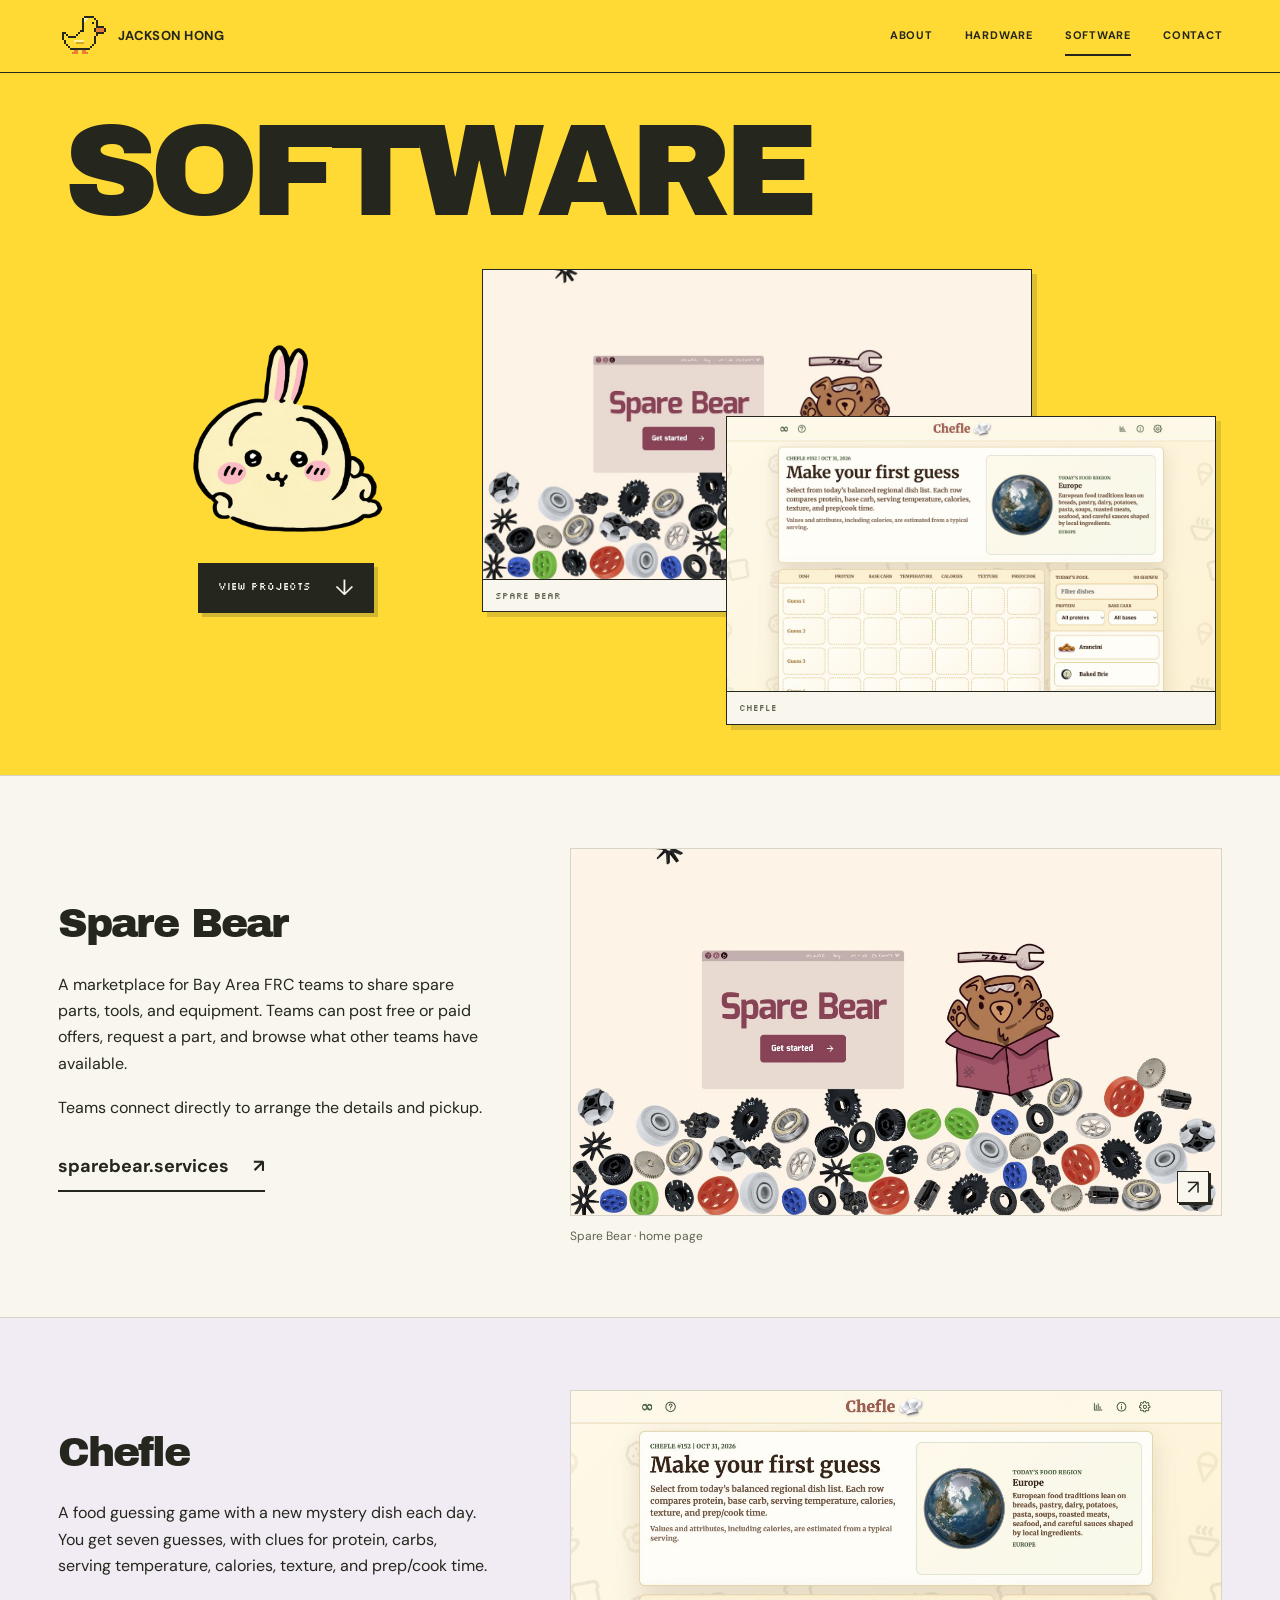
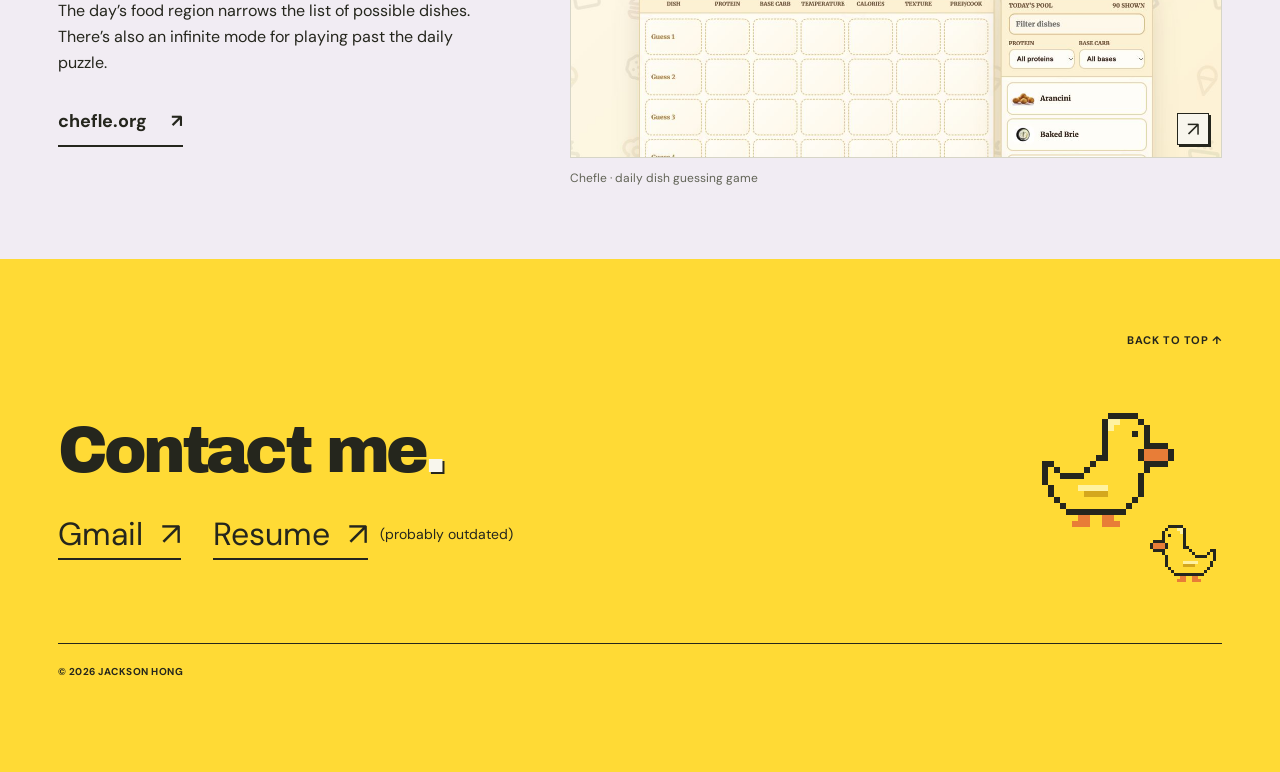
==== software.html @ ada96761 "Add Software portfolio page for Spare Bear and Chefle" ====
<!doctype html>
<html lang="en">
<head>
  <meta charset="utf-8">
  <meta name="viewport" content="width=device-width, initial-scale=1">
  <meta name="theme-color" content="#ffda35">
  <title>Software — Jackson Hong</title>
  <meta name="description" content="Software projects by Jackson Hong: Spare Bear, a marketplace for FRC teams, and Chefle, a daily food guessing game.">
  <meta property="og:title" content="Software — Jackson Hong">
  <meta property="og:description" content="Spare Bear and Chefle. Websites and games by Jackson Hong.">
  <meta property="og:type" content="website">
  <meta property="og:url" content="https://jacksonhong.me/software.html">
  <meta property="og:image" content="https://jacksonhong.me/assets/spare-bear-preview.jpg">
  <link rel="canonical" href="https://jacksonhong.me/software.html">
  <link rel="icon" href="favicon.svg" type="image/svg+xml">
  <link rel="preload" href="assets/fonts/archivo-black.ttf" as="font" type="font/ttf" crossorigin>
  <link rel="stylesheet" href="styles.css">
  <link rel="stylesheet" href="software.css">
  <script src="app.js" defer></script>
</head>
<body class="software-page">
<svg class="sprite-definitions" xmlns="http://www.w3.org/2000/svg" aria-hidden="true"><defs><symbol id="pixel-duck" viewBox="0 0 24 24"><g shape-rendering="crispEdges"><rect x="13" y="2" width="1" height="1" fill="#25261d"/><rect x="14" y="2" width="1" height="1" fill="#25261d"/><rect x="15" y="2" width="1" height="1" fill="#25261d"/><rect x="16" y="2" width="1" height="1" fill="#25261d"/><rect x="17" y="2" width="1" height="1" fill="#25261d"/><rect x="12" y="3" width="1" height="1" fill="#25261d"/><rect x="13" y="3" width="1" height="1" fill="#fff2a0"/><rect x="14" y="3" width="1" height="1" fill="#fff2a0"/><rect x="15" y="3" width="1" height="1" fill="#ffda35"/><rect x="16" y="3" width="1" height="1" fill="#ffda35"/><rect x="17" y="3" width="1" height="1" fill="#ffda35"/><rect x="18" y="3" width="1" height="1" fill="#25261d"/><rect x="12" y="4" width="1" height="1" fill="#25261d"/><rect x="13" y="4" width="1" height="1" fill="#fff2a0"/><rect x="14" y="4" width="1" height="1" fill="#ffda35"/><rect x="15" y="4" width="1" height="1" fill="#ffda35"/><rect x="16" y="4" width="1" height="1" fill="#ffda35"/><rect x="17" y="4" width="1" height="1" fill="#ffda35"/><rect x="18" y="4" width="1" height="1" fill="#ffda35"/><rect x="19" y="4" width="1" height="1" fill="#25261d"/><rect x="12" y="5" width="1" height="1" fill="#25261d"/><rect x="13" y="5" width="1" height="1" fill="#ffda35"/><rect x="14" y="5" width="1" height="1" fill="#ffda35"/><rect x="15" y="5" width="1" height="1" fill="#ffda35"/><rect x="16" y="5" width="1" height="1" fill="#ffda35"/><rect x="17" y="5" width="1" height="1" fill="#25261d"/><rect x="18" y="5" width="1" height="1" fill="#ffda35"/><rect x="19" y="5" width="1" height="1" fill="#25261d"/><rect x="12" y="6" width="1" height="1" fill="#25261d"/><rect x="13" y="6" width="1" height="1" fill="#ffda35"/><rect x="14" y="6" width="1" height="1" fill="#ffda35"/><rect x="15" y="6" width="1" height="1" fill="#ffda35"/><rect x="16" y="6" width="1" height="1" fill="#ffda35"/><rect x="17" y="6" width="1" height="1" fill="#ffda35"/><rect x="18" y="6" width="1" height="1" fill="#ffda35"/><rect x="19" y="6" width="1" height="1" fill="#25261d"/><rect x="12" y="7" width="1" height="1" fill="#25261d"/><rect x="13" y="7" width="1" height="1" fill="#ffda35"/><rect x="14" y="7" width="1" height="1" fill="#ffda35"/><rect x="15" y="7" width="1" height="1" fill="#ffda35"/><rect x="16" y="7" width="1" height="1" fill="#ffda35"/><rect x="17" y="7" width="1" height="1" fill="#ffda35"/><rect x="18" y="7" width="1" height="1" fill="#ffda35"/><rect x="19" y="7" width="1" height="1" fill="#25261d"/><rect x="20" y="7" width="1" height="1" fill="#25261d"/><rect x="21" y="7" width="1" height="1" fill="#25261d"/><rect x="22" y="7" width="1" height="1" fill="#25261d"/><rect x="12" y="8" width="1" height="1" fill="#25261d"/><rect x="13" y="8" width="1" height="1" fill="#ffda35"/><rect x="14" y="8" width="1" height="1" fill="#ffda35"/><rect x="15" y="8" width="1" height="1" fill="#ffda35"/><rect x="16" y="8" width="1" height="1" fill="#ffda35"/><rect x="17" y="8" width="1" height="1" fill="#ffda35"/><rect x="18" y="8" width="1" height="1" fill="#25261d"/><rect x="19" y="8" width="1" height="1" fill="#e87d37"/><rect x="20" y="8" width="1" height="1" fill="#e87d37"/><rect x="21" y="8" width="1" height="1" fill="#e87d37"/><rect x="22" y="8" width="1" height="1" fill="#e87d37"/><rect x="23" y="8" width="1" height="1" fill="#25261d"/><rect x="11" y="9" width="1" height="1" fill="#25261d"/><rect x="12" y="9" width="1" height="1" fill="#25261d"/><rect x="13" y="9" width="1" height="1" fill="#ffda35"/><rect x="14" y="9" width="1" height="1" fill="#ffda35"/><rect x="15" y="9" width="1" height="1" fill="#ffda35"/><rect x="16" y="9" width="1" height="1" fill="#ffda35"/><rect x="17" y="9" width="1" height="1" fill="#ffda35"/><rect x="18" y="9" width="1" height="1" fill="#25261d"/><rect x="19" y="9" width="1" height="1" fill="#e87d37"/><rect x="20" y="9" width="1" height="1" fill="#e87d37"/><rect x="21" y="9" width="1" height="1" fill="#e87d37"/><rect x="22" y="9" width="1" height="1" fill="#e87d37"/><rect x="23" y="9" width="1" height="1" fill="#25261d"/><rect x="2" y="10" width="1" height="1" fill="#25261d"/><rect x="3" y="10" width="1" height="1" fill="#25261d"/><rect x="10" y="10" width="1" height="1" fill="#25261d"/><rect x="11" y="10" width="1" height="1" fill="#ffda35"/><rect x="12" y="10" width="1" height="1" fill="#ffda35"/><rect x="13" y="10" width="1" height="1" fill="#ffda35"/><rect x="14" y="10" width="1" height="1" fill="#ffda35"/><rect x="15" y="10" width="1" height="1" fill="#ffda35"/><rect x="16" y="10" width="1" height="1" fill="#ffda35"/><rect x="17" y="10" width="1" height="1" fill="#ffda35"/><rect x="18" y="10" width="1" height="1" fill="#ffda35"/><rect x="19" y="10" width="1" height="1" fill="#25261d"/><rect x="20" y="10" width="1" height="1" fill="#25261d"/><rect x="21" y="10" width="1" height="1" fill="#25261d"/><rect x="22" y="10" width="1" height="1" fill="#25261d"/><rect x="2" y="11" width="1" height="1" fill="#25261d"/><rect x="3" y="11" width="1" height="1" fill="#ffda35"/><rect x="4" y="11" width="1" height="1" fill="#25261d"/><rect x="9" y="11" width="1" height="1" fill="#25261d"/><rect x="10" y="11" width="1" height="1" fill="#ffda35"/><rect x="11" y="11" width="1" height="1" fill="#ffda35"/><rect x="12" y="11" width="1" height="1" fill="#ffda35"/><rect x="13" y="11" width="1" height="1" fill="#ffda35"/><rect x="14" y="11" width="1" height="1" fill="#ffda35"/><rect x="15" y="11" width="1" height="1" fill="#ffda35"/><rect x="16" y="11" width="1" height="1" fill="#ffda35"/><rect x="17" y="11" width="1" height="1" fill="#ffda35"/><rect x="18" y="11" width="1" height="1" fill="#ffda35"/><rect x="19" y="11" width="1" height="1" fill="#25261d"/><rect x="2" y="12" width="1" height="1" fill="#25261d"/><rect x="3" y="12" width="1" height="1" fill="#ffda35"/><rect x="4" y="12" width="1" height="1" fill="#ffda35"/><rect x="5" y="12" width="1" height="1" fill="#25261d"/><rect x="6" y="12" width="1" height="1" fill="#25261d"/><rect x="7" y="12" width="1" height="1" fill="#25261d"/><rect x="8" y="12" width="1" height="1" fill="#25261d"/><rect x="9" y="12" width="1" height="1" fill="#ffda35"/><rect x="10" y="12" width="1" height="1" fill="#ffda35"/><rect x="11" y="12" width="1" height="1" fill="#ffda35"/><rect x="12" y="12" width="1" height="1" fill="#ffda35"/><rect x="13" y="12" width="1" height="1" fill="#ffda35"/><rect x="14" y="12" width="1" height="1" fill="#ffda35"/><rect x="15" y="12" width="1" height="1" fill="#ffda35"/><rect x="16" y="12" width="1" height="1" fill="#ffda35"/><rect x="17" y="12" width="1" height="1" fill="#ffda35"/><rect x="18" y="12" width="1" height="1" fill="#25261d"/><rect x="2" y="13" width="1" height="1" fill="#25261d"/><rect x="3" y="13" width="1" height="1" fill="#ffda35"/><rect x="4" y="13" width="1" height="1" fill="#ffda35"/><rect x="5" y="13" width="1" height="1" fill="#ffda35"/><rect x="6" y="13" width="1" height="1" fill="#ffda35"/><rect x="7" y="13" width="1" height="1" fill="#ffda35"/><rect x="8" y="13" width="1" height="1" fill="#ffda35"/><rect x="9" y="13" width="1" height="1" fill="#ffda35"/><rect x="10" y="13" width="1" height="1" fill="#ffda35"/><rect x="11" y="13" width="1" height="1" fill="#ffda35"/><rect x="12" y="13" width="1" height="1" fill="#ffda35"/><rect x="13" y="13" width="1" height="1" fill="#ffda35"/><rect x="14" y="13" width="1" height="1" fill="#ffda35"/><rect x="15" y="13" width="1" height="1" fill="#ffda35"/><rect x="16" y="13" width="1" height="1" fill="#ffda35"/><rect x="17" y="13" width="1" height="1" fill="#ffda35"/><rect x="18" y="13" width="1" height="1" fill="#25261d"/><rect x="3" y="14" width="1" height="1" fill="#25261d"/><rect x="4" y="14" width="1" height="1" fill="#ffda35"/><rect x="5" y="14" width="1" height="1" fill="#ffda35"/><rect x="6" y="14" width="1" height="1" fill="#ffda35"/><rect x="7" y="14" width="1" height="1" fill="#ffda35"/><rect x="8" y="14" width="1" height="1" fill="#fff2a0"/><rect x="9" y="14" width="1" height="1" fill="#fff2a0"/><rect x="10" y="14" width="1" height="1" fill="#fff2a0"/><rect x="11" y="14" width="1" height="1" fill="#fff2a0"/><rect x="12" y="14" width="1" height="1" fill="#fff2a0"/><rect x="13" y="14" width="1" height="1" fill="#ffda35"/><rect x="14" y="14" width="1" height="1" fill="#ffda35"/><rect x="15" y="14" width="1" height="1" fill="#ffda35"/><rect x="16" y="14" width="1" height="1" fill="#ffda35"/><rect x="17" y="14" width="1" height="1" fill="#ffda35"/><rect x="18" y="14" width="1" height="1" fill="#25261d"/><rect x="3" y="15" width="1" height="1" fill="#25261d"/><rect x="4" y="15" width="1" height="1" fill="#ffda35"/><rect x="5" y="15" width="1" height="1" fill="#ffda35"/><rect x="6" y="15" width="1" height="1" fill="#ffda35"/><rect x="7" y="15" width="1" height="1" fill="#ffda35"/><rect x="8" y="15" width="1" height="1" fill="#ffda35"/><rect x="9" y="15" width="1" height="1" fill="#d4a71d"/><rect x="10" y="15" width="1" height="1" fill="#d4a71d"/><rect x="11" y="15" width="1" height="1" fill="#d4a71d"/><rect x="12" y="15" width="1" height="1" fill="#d4a71d"/><rect x="13" y="15" width="1" height="1" fill="#ffda35"/><rect x="14" y="15" width="1" height="1" fill="#ffda35"/><rect x="15" y="15" width="1" height="1" fill="#ffda35"/><rect x="16" y="15" width="1" height="1" fill="#ffda35"/><rect x="17" y="15" width="1" height="1" fill="#ffda35"/><rect x="18" y="15" width="1" height="1" fill="#25261d"/><rect x="4" y="16" width="1" height="1" fill="#25261d"/><rect x="5" y="16" width="1" height="1" fill="#ffda35"/><rect x="6" y="16" width="1" height="1" fill="#ffda35"/><rect x="7" y="16" width="1" height="1" fill="#ffda35"/><rect x="8" y="16" width="1" height="1" fill="#ffda35"/><rect x="9" y="16" width="1" height="1" fill="#ffda35"/><rect x="10" y="16" width="1" height="1" fill="#ffda35"/><rect x="11" y="16" width="1" height="1" fill="#ffda35"/><rect x="12" y="16" width="1" height="1" fill="#ffda35"/><rect x="13" y="16" width="1" height="1" fill="#ffda35"/><rect x="14" y="16" width="1" height="1" fill="#ffda35"/><rect x="15" y="16" width="1" height="1" fill="#ffda35"/><rect x="16" y="16" width="1" height="1" fill="#ffda35"/><rect x="17" y="16" width="1" height="1" fill="#25261d"/><rect x="5" y="17" width="1" height="1" fill="#25261d"/><rect x="6" y="17" width="1" height="1" fill="#ffda35"/><rect x="7" y="17" width="1" height="1" fill="#ffda35"/><rect x="8" y="17" width="1" height="1" fill="#ffda35"/><rect x="9" y="17" width="1" height="1" fill="#ffda35"/><rect x="10" y="17" width="1" height="1" fill="#ffda35"/><rect x="11" y="17" width="1" height="1" fill="#ffda35"/><rect x="12" y="17" width="1" height="1" fill="#ffda35"/><rect x="13" y="17" width="1" height="1" fill="#ffda35"/><rect x="14" y="17" width="1" height="1" fill="#ffda35"/><rect x="15" y="17" width="1" height="1" fill="#ffda35"/><rect x="16" y="17" width="1" height="1" fill="#25261d"/><rect x="6" y="18" width="1" height="1" fill="#25261d"/><rect x="7" y="18" width="1" height="1" fill="#25261d"/><rect x="8" y="18" width="1" height="1" fill="#25261d"/><rect x="9" y="18" width="1" height="1" fill="#25261d"/><rect x="10" y="18" width="1" height="1" fill="#25261d"/><rect x="11" y="18" width="1" height="1" fill="#25261d"/><rect x="12" y="18" width="1" height="1" fill="#25261d"/><rect x="13" y="18" width="1" height="1" fill="#25261d"/><rect x="14" y="18" width="1" height="1" fill="#25261d"/><rect x="15" y="18" width="1" height="1" fill="#25261d"/><rect x="8" y="19" width="1" height="1" fill="#e87d37"/><rect x="9" y="19" width="1" height="1" fill="#e87d37"/><rect x="12" y="19" width="1" height="1" fill="#e87d37"/><rect x="13" y="19" width="1" height="1" fill="#e87d37"/><rect x="7" y="20" width="1" height="1" fill="#e87d37"/><rect x="8" y="20" width="1" height="1" fill="#e87d37"/><rect x="9" y="20" width="1" height="1" fill="#e87d37"/><rect x="12" y="20" width="1" height="1" fill="#e87d37"/><rect x="13" y="20" width="1" height="1" fill="#e87d37"/><rect x="14" y="20" width="1" height="1" fill="#e87d37"/></g></symbol></defs></svg>
<a class="skip-link" href="#work">Skip to projects</a>
<div id="reading-progress" aria-hidden="true"></div>
<header class="site-header"><a class="brand" href="index.html" aria-label="Jackson Hong, home"><span class="duck " aria-hidden="true"><svg viewBox="0 0 24 24" aria-hidden="true" class="duck-art"><use href="#pixel-duck"/></svg></span><span>JACKSON HONG</span></a><button class="menu-toggle" data-menu-toggle aria-expanded="false" aria-controls="site-nav">MENU ＋</button><nav id="site-nav" aria-label="Main navigation"><a href="index.html#about">ABOUT</a><a href="index.html#work">HARDWARE</a><a href="software.html" aria-current="page">SOFTWARE</a><a href="#contact" data-section-link>CONTACT</a></nav></header>
<main>
  <section class="workshop-hero software-hero" id="top" data-section aria-labelledby="hero-title">
    <h1 id="hero-title">SOFTWARE</h1>
    <div class="workshop-stage">
      <div class="workshop-intro">
        <img class="hero-character" src="assets/hero-character.webp" width="640" height="640" alt="A small yellow character with pink cheeks and long ears" decoding="async">
        <a class="button button-dark" href="#work">VIEW PROJECTS <span aria-hidden="true">↓</span></a>
      </div>
      <div class="software-preview-stack" aria-label="Software projects">
        <figure class="software-hero-shot">
          <img src="assets/spare-bear-preview.jpg" width="1280" height="720" alt="Spare Bear’s home page, with its bear mascot and interactive robot parts" fetchpriority="high" decoding="async">
          <figcaption class="pixel">SPARE BEAR</figcaption>
        </figure>
        <figure class="software-hero-shot">
          <img src="assets/chefle-preview.jpg" width="1280" height="720" alt="Chefle’s daily puzzle, with a regional food globe and dish list" decoding="async">
          <figcaption class="pixel">CHEFLE</figcaption>
        </figure>
      </div>
    </div>
  </section>
  <div id="work" class="software-projects">
    <section class="software-project section-shell" id="spare-bear" data-section aria-labelledby="spare-bear-title">
      <div class="software-project-layout">
        <div class="software-project-copy">
          <h2 id="spare-bear-title">Spare Bear</h2>
          <p>A marketplace for Bay Area FRC teams to share spare parts, tools, and equipment. Teams can post free or paid offers, request a part, and browse what other teams have available.</p>
          <p>Teams connect directly to arrange the details and pickup.</p>
          <a class="software-project-link" href="https://sparebear.services/" target="_blank" rel="noopener noreferrer" aria-label="Visit Spare Bear (opens in a new tab)">sparebear.services <span aria-hidden="true">↗</span></a>
        </div>
        <figure class="project-image software-project-image">
          <button class="image-link" data-src="assets/spare-bear-preview.jpg" data-caption="Spare Bear · home page" aria-label="Enlarge the Spare Bear website screenshot">
            <img src="assets/spare-bear-preview.jpg" width="1280" height="720" alt="Spare Bear home page showing the Get started button, bear mascot, and robot parts" loading="lazy" decoding="async">
            <span class="enlarge" aria-hidden="true">↗</span>
          </button>
          <figcaption>Spare Bear · home page</figcaption>
        </figure>
      </div>
    </section>
    <section class="software-project software-project-chefle section-shell" id="chefle" data-section aria-labelledby="chefle-title">
      <div class="software-project-layout">
        <div class="software-project-copy">
          <h2 id="chefle-title">Chefle</h2>
          <p>A food guessing game with a new mystery dish each day. You get seven guesses, with clues for protein, carbs, serving temperature, calories, texture, and prep/cook time.</p>
          <p>The day’s food region narrows the list of possible dishes. There’s also an infinite mode for playing past the daily puzzle.</p>
          <a class="software-project-link" href="https://chefle.org/" target="_blank" rel="noopener noreferrer" aria-label="Play Chefle (opens in a new tab)">chefle.org <span aria-hidden="true">↗</span></a>
        </div>
        <figure class="project-image software-project-image">
          <button class="image-link" data-src="assets/chefle-preview.jpg" data-caption="Chefle · daily dish guessing game" aria-label="Enlarge the Chefle website screenshot">
            <img src="assets/chefle-preview.jpg" width="1280" height="720" alt="Chefle daily puzzle showing the food region, guessing board, and possible dishes" loading="lazy" decoding="async">
            <span class="enlarge" aria-hidden="true">↗</span>
          </button>
          <figcaption>Chefle · daily dish guessing game</figcaption>
        </figure>
      </div>
    </section>
  </div>
<section class="contact section-shell" id="contact" data-section aria-labelledby="contact-title"><div class="contact-top"><span class="pixel">CONTACT</span><a href="#top">BACK TO TOP ↑</a></div><div class="contact-main"><div><h2 id="contact-title">Contact me<span aria-hidden="true">.</span></h2><div class="contact-links"><a class="contact-link" href="https://mail.google.com/mail/?view=cm&amp;fs=1&amp;to=jaxhong%40gmail.com" target="_blank" rel="noopener noreferrer" aria-label="Email Jackson on Gmail (opens in a new tab)">Gmail <span aria-hidden="true">↗</span></a><div class="resume-link-group"><a class="contact-link resume-link" href="assets/jackson-hong-resume.pdf" target="_blank" rel="noopener noreferrer" aria-label="View resume PDF (opens in a new tab)">Resume <span aria-hidden="true">↗</span></a><span class="resume-note">(probably outdated)</span></div></div></div><div class="contact-ducks"><button class="duck-button big-footer-duck" data-duck aria-label="Say hello to the duck"><svg viewBox="0 0 24 24" aria-hidden="true" class="duck-art"><use href="#pixel-duck"/></svg><span class="duck-bubble" aria-hidden="true">quack.</span></button><span class="duck small-footer-duck" aria-hidden="true"><svg viewBox="0 0 24 24" aria-hidden="true" class="duck-art"><use href="#pixel-duck"/></svg></span></div></div><footer><span>© 2026 JACKSON HONG</span></footer></section>
</main>
<div id="duck-message" class="sr-only" aria-live="polite"></div>
<dialog id="lightbox" aria-label="Project image viewer"><div class="lightbox-inner"><div class="lightbox-toolbar"><span class="pixel">PROJECT PHOTOS</span><span id="lightbox-counter"></span><button data-lightbox-close aria-label="Close image viewer">CLOSE ×</button></div><img id="lightbox-image" alt=""><div class="lightbox-bottom"><button data-lightbox-prev aria-label="Previous image">←</button><p id="lightbox-caption" aria-live="polite" aria-atomic="true"></p><button data-lightbox-next aria-label="Next image">→</button></div></div></dialog>

</body>
</html>
---- styles.css ----
@font-face{font-family:Archivo;src:url('assets/fonts/archivo-black.ttf') format('truetype');font-weight:400;font-display:swap}
@font-face{font-family:DM;src:url('assets/fonts/dm-sans-400.ttf') format('truetype');font-weight:400;font-display:swap}
@font-face{font-family:DM;src:url('assets/fonts/dm-sans-500.ttf') format('truetype');font-weight:500;font-display:swap}
@font-face{font-family:DM;src:url('assets/fonts/dm-sans-700.ttf') format('truetype');font-weight:700;font-display:swap}
@font-face{font-family:Pixel;src:url('assets/fonts/silkscreen.ttf') format('truetype');font-weight:400;font-display:swap}
:root{--yellow:#ffda35;--ink:#25261d;--paper:#f8f6ed;--orange:#e87d37;--muted:#626457;--line:#d6d5c7;--max:1320px}
*{box-sizing:border-box}html{scroll-behavior:smooth;scroll-padding-top:80px}body{margin:0;background:var(--paper);color:var(--ink);font-family:DM,Arial,sans-serif;line-height:1.65;-webkit-font-smoothing:antialiased}button,input{font:inherit}input,select,textarea,[contenteditable]{font-weight:400}button,a{-webkit-tap-highlight-color:transparent}button{color:inherit;cursor:pointer}a{color:inherit;text-decoration:none}img{display:block;width:100%;height:auto}figure,p{margin:0}h1,h2,h3,h4{margin:0;font-weight:400;font-family:Archivo,'Arial Black',sans-serif;line-height:1.08;letter-spacing:-.045em}h2{font-size:clamp(44px,5vw,72px)}h3{font-size:clamp(28px,3vw,39px)}h4{font-size:28px}p+p{margin-top:18px}strong{font-weight:700}::selection{color:var(--ink);background:var(--yellow)}:focus-visible{outline:3px solid #6353cc;outline-offset:4px}button:disabled{cursor:default}.pixel{font-family:Pixel,monospace;font-size:12px;line-height:1.5}.small-label{font-size:11px;font-weight:700;letter-spacing:.08em}.sr-only{position:absolute;width:1px;height:1px;padding:0;margin:-1px;overflow:hidden;clip:rect(0,0,0,0);white-space:nowrap;border:0}.sprite-definitions{position:absolute;width:0;height:0;overflow:hidden}.skip-link{position:fixed;top:8px;left:8px;transform:translateY(-150%);padding:12px;background:var(--ink);color:white;z-index:100}.skip-link:focus{transform:none}#reading-progress{position:fixed;top:0;left:0;width:100%;height:3px;background:var(--ink);transform:scaleX(0);transform-origin:left;z-index:99}
.site-header{display:flex;align-items:center;justify-content:space-between;gap:24px;padding:16px max(4.5vw,calc((100vw - var(--max))/2));border-bottom:1.5px solid var(--ink);background:var(--yellow);min-height:80px}.brand{display:flex;align-items:center;gap:12px;font-size:13px;font-weight:700;letter-spacing:.035em;flex-shrink:0}.brand .duck{width:48px}#site-nav{display:flex;gap:35px;align-items:center;font-size:11px;font-weight:700;letter-spacing:.07em}#site-nav a{padding:10px 0;border-bottom:2px solid transparent}#site-nav a:hover,#site-nav a[aria-current]{border-color:var(--ink)}.menu-toggle{display:none}
.hero{background:var(--yellow);padding:28px max(4.5vw,calc((100vw - var(--max))/2)) 0;overflow:hidden}.hero-topline{display:flex;justify-content:space-between;align-items:center;margin-bottom:34px}.hero-coordinate{font-family:monospace;font-size:11px}.hero-grid{padding-bottom:35px;display:grid;grid-template-columns:1fr 1fr;gap:5%;align-items:center;min-height:440px}.hero h1{font-size:clamp(72px,8.3vw,120px);letter-spacing:-.065em;line-height:.89}.name-period{color:var(--paper);text-shadow:2px 2px 0 var(--ink)}.hero-description{margin:28px 0;font-size:18px;line-height:1.5}.button{display:inline-flex;align-items:center;justify-content:space-between;gap:30px;min-height:50px;padding:13px 20px;font-family:Pixel,monospace;font-size:11px;border:2px solid var(--ink);transition:transform .15s,box-shadow .15s}.button-dark{background:var(--ink);color:var(--paper);box-shadow:4px 4px 0 #25261d33}.button:hover{transform:translate(-2px,-2px);box-shadow:6px 6px 0 #25261d44}.button span{font-family:DM,sans-serif;font-size:22px;line-height:1}.hero-visual{position:relative;padding:22px 2px 26px;isolation:isolate}.hero-photo{background:#fff;border:2px solid var(--ink);padding:15px 15px 0;box-shadow:8px 9px 0 var(--ink)}.hero-photo img{height:330px;object-fit:contain}.hero-photo figcaption{padding:12px 2px 14px;font-size:12px;border-top:1px solid #ddd}.tape{position:absolute;width:110px;height:31px;background:#f6eed0e6;z-index:3;top:9px;left:42%;transform:rotate(5deg);clip-path:polygon(0 0,98% 0,100% 15%,97% 30%,100% 50%,97% 80%,100% 100%,1% 100%,3% 80%,0 60%,3% 40%,0 20%)}.hero-bottom{display:flex;justify-content:space-between;gap:20px;border-top:1.5px solid var(--ink);margin-top:34px;padding:18px 0;font-size:10px;letter-spacing:.06em;font-weight:700}
.duck,.duck-button{display:inline-block;width:72px;height:72px;flex-shrink:0;line-height:0}.duck-art{display:block;width:100%;height:100%;image-rendering:pixelated;shape-rendering:crispEdges}.duck-button{position:relative;background:none;padding:0;border:0;isolation:isolate}.duck-button:hover .duck-art{transform:translateY(-3px)}.duck-bubble{position:absolute;right:0;bottom:95%;background:var(--paper);border:2px solid var(--ink);padding:9px;font:10px/1 Pixel,monospace;opacity:0;pointer-events:none;white-space:nowrap;z-index:3}.is-quacking .duck-bubble{opacity:1}.is-quacking .duck-art{animation:quack .3s steps(2)}.brand .duck{height:48px}.hero-duck{position:absolute;width:96px;height:96px;bottom:0;left:-48px}.project-index{position:sticky;top:0;z-index:30;background:var(--paper);display:flex;align-items:center;justify-content:space-between;gap:20px;padding:12px max(4.5vw,calc((100vw - var(--max))/2));border-block:1.5px solid var(--ink)}.project-index a{font-size:13px;display:flex;align-items:center;gap:10px;white-space:nowrap;padding:10px 0}.project-index a:hover{text-decoration:underline;text-underline-offset:5px}.project-index b{font-family:Pixel,monospace;font-size:10px;font-weight:400;color:var(--muted)}.index-label{font-family:Pixel,monospace;font-size:10px;color:var(--muted)}.index-duck{width:48px;height:48px}
.section-shell{padding:76px max(4.5vw,calc((100vw - var(--max))/2))}.section-kicker{display:flex;justify-content:space-between;gap:20px;padding-bottom:18px;border-bottom:1px solid var(--ink);align-items:center}.section-heading{display:flex;justify-content:space-between;align-items:center;gap:24px;margin:32px 0 44px}.section-duck{margin-right:12px}.frc-story{display:grid;grid-template-columns:1.1fr .9fr;gap:7%;align-items:center}.story-copy h3{margin-bottom:22px}.story-copy p{font-size:16px;max-width:470px}.shop-duck{margin-top:24px}.project-image{min-width:0}.image-link{display:block;position:relative;width:100%;padding:0;background:none;border:0;text-align:inherit;overflow:hidden;line-height:0}.image-link:focus-visible{outline-offset:-4px;z-index:2}.enlarge{display:flex;align-items:center;justify-content:center;position:absolute;right:12px;bottom:12px;width:32px;height:32px;border:1px solid var(--ink);background:var(--paper);font:20px/1 DM,sans-serif;box-shadow:2px 2px 0 var(--ink);transition:transform .15s}.image-link:hover .enlarge{transform:translate(2px,-2px)}figcaption{font-size:12px;line-height:1.5;padding-top:10px;color:var(--muted)}
.carousel{min-width:0;background:var(--paper);border:1.5px solid var(--ink);box-shadow:5px 5px 0 #25261d20}.carousel-topbar{display:flex;align-items:center;justify-content:space-between;gap:14px;padding:11px 16px;border-bottom:1px solid var(--ink)}.carousel-topbar .pixel{font-size:10px}[data-carousel-count]{font-family:monospace;font-size:12px;font-variant-numeric:tabular-nums}.carousel-track{touch-action:pan-y;background:#e9e7de}.carousel-slide[hidden]{display:none}.carousel-slide .image-link{background:#e9e7de}.carousel-slide img{height:430px;object-fit:contain}.carousel-slide figcaption{min-height:54px;padding:12px 16px;background:var(--paper);color:var(--ink)}.carousel-controls{display:flex;align-items:center;justify-content:center;gap:10px;padding:8px 12px;border-top:1px solid var(--line);min-height:62px;background:var(--paper)}.carousel-arrow{border:1px solid var(--ink);background:transparent;width:40px;height:40px;font-size:24px;line-height:1}.carousel-arrow:hover{background:var(--yellow)}.carousel-dots{display:flex;align-items:center;justify-content:center;gap:0}.carousel-dot{border:0;background:transparent;padding:0;display:grid;place-items:center;width:30px;height:40px}.carousel-dot span{width:9px;height:9px;border:1.5px solid var(--ink);border-radius:50%;transition:background .15s}.carousel-dot[aria-current=true] span{background:var(--ink)}.carousel-dot:hover span{background:var(--yellow)}.carousel-dot[aria-current=true]:hover span{background:var(--ink)}.manufacturing-carousel{box-shadow:6px 6px 0 var(--yellow)}
.mechanism-heading{margin:68px 0 26px}.mechanism-heading h3{font-size:32px}.mechanisms{display:grid;grid-template-columns:1fr 1fr;gap:48px 36px}.mechanism{border-top:2px solid var(--ink);min-width:0}.mechanism-label{display:flex;justify-content:space-between;align-items:center;padding:13px 0;gap:10px}.mechanism-label>span:last-child{font-size:10px;letter-spacing:.06em;color:var(--muted)}.mechanism .cad-photo>.image-link{border:1px solid var(--ink);background:#dce1e0}.mechanism .cad-photo img{height:350px;object-fit:contain}.mechanism-copy{padding-top:20px}.mechanism-copy h3{margin-bottom:12px}.mechanism-copy p{font-size:15px;color:#505246;line-height:1.7;max-width:560px}.elevator-carousel .carousel-slide img{height:265px}.elevator-carousel .carousel-slide figcaption{min-height:42px;padding-block:8px}.elevator-carousel .carousel-controls{min-height:54px;padding-block:5px}.field-layout{display:grid;grid-template-columns:.65fr 1.35fr;gap:8%;align-items:center;margin-top:72px;padding-top:36px;border-top:1px solid var(--ink)}.field-copy p{font-size:15px;margin-top:17px}.field-duck{margin-top:25px}.field-carousel img{height:490px}
.octaby{background:#eee6f5}.octaby-layout{display:grid;grid-template-columns:.8fr 1.2fr;gap:6%;align-items:center}.lead{font-size:21px;line-height:1.55}.octaby-copy>p+p{font-size:16px;line-height:1.8}.award-note{display:flex;gap:14px;align-items:center;padding:17px 20px;background:var(--yellow);border:1.5px solid var(--ink);box-shadow:4px 4px 0 var(--ink);margin-top:30px;max-width:420px}.award-note p{font-size:13px;line-height:1.6}.award-note>span{font-size:34px;line-height:1}.octaby-carousel{box-shadow:6px 6px 0 #c7b7d3}.octaby-carousel img{height:450px}
.fan{background:#dcebf0}.fan-layout{display:grid;grid-template-columns:.85fr 1.15fr;gap:7%;margin-top:44px;align-items:center}.fan-copy h2{font-size:clamp(40px,4.2vw,62px);margin-bottom:28px}.fan-copy p{font-size:16px;max-width:410px}.fan-carousel img{height:470px}.fan-carousel figcaption{min-height:70px}.fan-duck-scene{position:relative;margin-top:35px;width:216px;height:72px}.wind-duck{position:absolute;left:120px;top:0}.wind-line{position:absolute;left:0;top:18px;width:70px;height:2px;background:#779ba6;animation:breeze 3s infinite}.wind-line:nth-child(2){top:34px;left:17px;width:62px;animation-delay:.4s}.wind-line:nth-child(3){top:51px;left:5px;width:70px;animation-delay:.8s}
.glasses{background:#e8e9d9}.glasses-image .image-link{border:1.5px solid var(--ink);background:#748386}.glasses-image img{max-height:540px;object-fit:contain}.glasses-bottom{max-width:810px;margin-top:25px}.glasses-bottom p{font-size:17px}
.unfinished{background:var(--paper)}.unfinished .section-heading{margin-bottom:38px}.unfinished-table{display:grid;grid-template-columns:.85fr 1.15fr;gap:7%;align-items:center}.unfinished-copy h3{margin-bottom:20px}.unfinished-copy p{font-size:16px}.table-carousel img{height:420px}.status-stamp{border:1px solid var(--ink);font-family:Pixel,monospace;font-size:9px;padding:7px 10px;background:#eedac9}.launcher-header{display:grid;grid-template-columns:1.1fr .9fr;gap:8%;align-items:center;margin:55px 0 28px;padding-top:40px;border-top:1px solid var(--ink)}.launcher-header h3{font-size:clamp(30px,3.7vw,52px);margin-bottom:16px}.launcher-header p{font-size:16px}.launcher-image-wrap{position:relative}.launcher-image{border:1.5px solid var(--ink);background:var(--yellow);padding:10px}.launcher-image img{height:540px;object-fit:contain;background:#7e8287}.launcher-image figcaption{color:var(--ink);padding:12px 5px 2px}.launcher-duck{position:absolute;bottom:10px;right:16px;width:48px;height:48px}
.contact{background:var(--yellow);padding-top:28px;padding-bottom:0}.contact-top{display:flex;justify-content:space-between;align-items:center;border-bottom:1.5px solid var(--ink);padding-bottom:22px;gap:20px}.contact-top>a{font-size:11px;font-weight:700;letter-spacing:.05em}.contact-main{display:grid;grid-template-columns:1fr .4fr;align-items:center;padding:52px 0;gap:30px}.contact h2{font-size:clamp(52px,7vw,100px);letter-spacing:-.06em}.contact h2>span{color:var(--paper);text-shadow:2px 2px var(--ink)}.email-link{display:inline-flex;align-items:center;gap:25px;font-size:clamp(20px,3vw,32px);border-bottom:2px solid var(--ink);margin:25px 0 18px;line-height:1.5}.email-link:hover{border-bottom-style:dashed}.contact-actions{display:flex;align-items:center;gap:22px;flex-wrap:wrap}.copy-email{font:10px/1 Pixel,monospace;padding:14px 0;border:0;background:none;text-decoration:underline;text-underline-offset:4px}#copy-feedback{font-size:12px;min-height:18px}.contact-ducks{position:relative;min-height:190px}.big-footer-duck{width:144px;height:144px;position:absolute;right:48px;top:0}.small-footer-duck{width:72px;height:72px;position:absolute;bottom:0;right:0;transform:scaleX(-1)}footer{display:flex;align-items:center;justify-content:space-between;gap:20px;padding:20px 0;border-top:1.5px solid var(--ink);font-size:10px;font-weight:700;letter-spacing:.05em}
#lightbox{border:1.5px solid var(--paper);padding:0;width:min(94vw,1300px);max-width:none;max-height:94dvh;background:var(--ink);color:var(--paper);overflow:auto;box-shadow:10px 10px 0 #0007}#lightbox::backdrop{background:#12140fe8;backdrop-filter:blur(4px)}.lightbox-inner{padding:17px 22px 12px}.lightbox-toolbar{display:flex;justify-content:space-between;align-items:center;gap:20px;padding-bottom:17px}.lightbox-toolbar>span{font-size:10px}.lightbox-toolbar button{border:1px solid var(--paper);background:none;color:var(--paper);padding:10px 12px;font:10px/1 Pixel,monospace}#lightbox-image{max-width:100%;height:70dvh;object-fit:contain}.lightbox-bottom{display:grid;grid-template-columns:44px 1fr 44px;gap:20px;align-items:center;margin-top:14px}.lightbox-bottom button{color:var(--paper);border:1px solid var(--paper);background:none;font-size:22px;line-height:1;width:44px;height:44px}#lightbox-caption{text-align:center;font-size:13px;line-height:1.5}body.lightbox-open{overflow:hidden}
@keyframes breeze{0%,100%{transform:translateX(0);opacity:.35}50%{transform:translateX(16px);opacity:.8}}@keyframes quack{0%,100%{transform:translateY(0)}50%{transform:translateY(-6px)}}
body.reduce-motion *,body.reduce-motion *::before,body.reduce-motion *::after{animation:none!important;transition:none!important;scroll-behavior:auto!important}html:has(body.reduce-motion){scroll-behavior:auto}
@media(max-width:1050px){.hero h1{font-size:8.7vw}.hero-grid{min-height:380px}.hero-photo img{height:280px}.hero-duck{width:72px;height:72px;left:-24px}.index-label{display:none}.section-shell{padding-top:60px;padding-bottom:60px}.mechanism .cad-photo img{height:310px}.elevator-carousel .carousel-slide img{height:225px}.carousel-slide img{height:390px}.contact-ducks{min-height:144px}.big-footer-duck{width:120px;height:120px;right:24px}.small-footer-duck{width:48px;height:48px}.fan-copy h2{font-size:44px}}
@media(max-width:700px){.site-header{padding:12px 5%;min-height:76px;position:relative;z-index:20;gap:15px}.brand{font-size:11px;gap:8px}.menu-toggle{display:block;background:none;border:1px solid var(--ink);padding:11px;font:10px/1.5 Pixel,monospace;white-space:nowrap}#site-nav{display:none;position:absolute;left:0;right:0;top:100%;padding:16px 5%;background:var(--yellow);border-bottom:2px solid var(--ink);box-shadow:0 6px 0 #25261d22;flex-direction:column;align-items:flex-start;gap:8px}#site-nav.is-open{display:flex}.hero{padding:22px 5% 0}.hero-topline{margin-bottom:30px}.hero-topline .pixel{font-size:9px}.hero-coordinate{font-size:9px}.hero-grid{grid-template-columns:1fr;gap:20px}.hero h1{font-size:clamp(70px,17vw,112px);line-height:.9}.hero-description{font-size:16px;margin:24px 0}.hero-copy .button{font-size:10px}.hero-visual{max-width:530px;width:94%;margin:10px auto 6px;padding-bottom:20px}.hero-photo img{height:auto;max-height:340px;aspect-ratio:1.38;object-fit:contain}.hero-photo{padding:10px 10px 0;box-shadow:5px 6px 0 var(--ink)}.hero-photo figcaption{font-size:11px;padding:11px 2px}.hero-duck{left:-18px;bottom:0}.hero-bottom{margin-top:20px;padding:15px 0;font-size:8px}.project-index{padding:8px 5%;gap:23px;justify-content:flex-start;overflow-x:auto;scrollbar-width:thin}.project-index a{font-size:12px;gap:6px}.project-index b{font-size:8px}.index-duck{display:none}.section-shell{padding:48px 5%}.section-kicker{padding-bottom:15px;gap:15px}.section-kicker .pixel{font-size:10px}.small-label{font-size:8px;text-align:right;max-width:150px}.section-heading{margin:28px 0 30px;gap:12px}.section-heading h2{font-size:clamp(36px,9vw,58px)}.section-duck{width:48px;height:48px;margin:0}.frc-story,.octaby-layout,.fan-layout,.unfinished-table{grid-template-columns:1fr;gap:30px}.story-copy{grid-row:1}.story-copy h3{font-size:29px;margin-bottom:16px}.story-copy p{font-size:16px}.shop-duck{display:none}.carousel-topbar{padding:10px 12px}.carousel-slide img{height:360px}.carousel-slide figcaption{font-size:12px;padding:11px 12px;min-height:54px}.carousel-controls{gap:6px;padding:7px 10px;min-height:60px}.carousel-arrow{width:40px;height:42px}.carousel-dot{width:28px;height:42px}.mechanism-heading{margin:48px 0 23px}.mechanism-heading h3{font-size:29px}.mechanisms{grid-template-columns:1fr;gap:34px}.mechanism .cad-photo img{height:auto;max-height:430px;aspect-ratio:1.3;object-fit:contain}.mechanism-copy h3{font-size:27px}.mechanism-copy p{font-size:15px}.mechanism-copy{padding-top:17px}.elevator-carousel .carousel-slide img{height:350px}.field-layout{grid-template-columns:1fr;gap:24px;margin-top:44px;padding-top:28px}.field-copy{display:flex;align-items:center;gap:16px;flex-wrap:wrap}.field-copy h3{font-size:29px}.field-copy p{margin-top:0;font-size:14px}.field-duck{display:none}.field-carousel img{height:390px}.lead{font-size:20px}.octaby-copy>p+p{font-size:16px}.award-note{max-width:none;padding:15px 17px;margin-top:22px}.octaby-carousel img{height:350px}.fan-layout{margin-top:30px}.fan-copy h2{font-size:clamp(35px,9vw,50px);margin-bottom:22px}.fan-copy p{max-width:none;font-size:16px}.fan-duck-scene{margin-top:22px}.fan-carousel img{height:390px}.fan-carousel figcaption{min-height:70px}.glasses-image img{min-height:230px;object-fit:contain}.glasses-bottom{margin-top:22px}.glasses-bottom p{font-size:16px}.unfinished-copy h3{font-size:29px;margin-bottom:16px}.table-carousel img{height:350px}.launcher-header{grid-template-columns:1fr;gap:18px;margin:38px 0 23px;padding-top:30px}.launcher-header h3{font-size:36px;margin-bottom:14px}.launcher-header p{font-size:16px}.launcher-image{padding:7px}.launcher-image img{height:auto;aspect-ratio:1.15;object-fit:contain}.launcher-image figcaption{padding:12px 3px 3px;font-size:11px;padding-right:48px}.launcher-duck{bottom:8px;right:10px}.contact{padding-top:26px;padding-bottom:0}.contact-top .pixel{font-size:9px}.contact-top>a{font-size:9px}.contact-main{grid-template-columns:1fr;padding:35px 0 25px;gap:15px}.contact h2{font-size:clamp(44px,11.5vw,76px)}.email-link{font-size:23px;gap:15px;margin:22px 0 12px}.contact-actions{gap:19px}.contact-ducks{height:96px;min-height:0;width:190px;margin-left:auto}.big-footer-duck{width:96px;height:96px;right:72px;top:0}.small-footer-duck{width:48px;height:48px;right:12px;bottom:0}footer{padding:18px 0;font-size:8px;gap:15px}.lightbox-inner{padding:12px}.lightbox-toolbar{gap:12px}.lightbox-toolbar>.pixel{font-size:8px}.lightbox-toolbar button{font-size:8px;padding:12px 8px}#lightbox-image{height:62dvh}.lightbox-bottom{gap:10px}#lightbox-caption{font-size:11px}}
@media(max-width:370px){.hero h1{font-size:16.5vw}.carousel-controls{gap:3px;padding-inline:6px}.carousel-dot{width:25px}.carousel-arrow{width:36px}.carousel-slide img{height:300px}.email-link{font-size:20px}.section-heading h2{font-size:34px}}
@media(prefers-reduced-motion:reduce){html{scroll-behavior:auto}*,*::before,*::after{animation:none!important;transition:none!important}}

.project-index a[aria-current]{text-decoration:underline;text-underline-offset:5px;text-decoration-thickness:2px}
@media(max-width:700px){html{scroll-padding-top:95px}.project-index{display:grid;grid-template-columns:repeat(3,1fr);gap:0 10px;padding-block:7px;overflow:visible}.project-index a{padding:7px 0;font-size:11px;min-height:32px}.hero-grid{padding-bottom:15px}.index-label{display:none}}
.hero-photo figcaption{padding-left:58px}
.carousel-slide.is-active{animation:photo-in .2s ease-out}
@keyframes photo-in{from{opacity:.65}to{opacity:1}}
@media(max-width:700px){.frc>.section-heading .section-duck{display:none}.hero-photo figcaption{padding-left:52px}.carousel-slide figcaption{min-height:64px}.elevator-carousel .carousel-slide figcaption{min-height:44px}}

.carousel-topbar{display:grid;grid-template-columns:1fr auto;gap:10px;padding:8px 14px}.carousel-controls,.elevator-carousel .carousel-controls{min-height:42px;padding:0;border:0;background:none}.carousel-topbar [data-carousel-count]{min-width:34px;text-align:right}.carousel-slide figcaption{border-top:1px solid var(--line)}
@media(max-width:700px){.carousel-topbar{padding:7px 10px;gap:6px}.carousel-controls{justify-content:center}.carousel-topbar [data-carousel-count]{min-width:30px}}


/* Hero artwork uses the actual robot and gearbox supplied by Jackson. */
.workshop-hero{padding:26px 5% 0;background:var(--yellow);overflow:hidden;isolation:isolate}
.workshop-eyebrow{display:flex;justify-content:space-between;align-items:center;gap:24px;margin-bottom:23px}
.workshop-eyebrow>.pixel{font-size:10px}.workshop-eyebrow>span:last-child{font-size:10px;letter-spacing:.09em;font-weight:700}
.workshop-hero h1{font-size:11.9vw;line-height:.9;letter-spacing:-.065em;white-space:nowrap;border-bottom:1.5px solid var(--ink);padding-bottom:28px}
.workshop-stage{display:grid;grid-template-columns:25% 75%;align-items:center;position:relative;max-width:1600px;margin:0 auto}
.workshop-intro{position:relative;z-index:2;align-self:start;padding:40px 0 30px}
.workshop-intro>p{font-size:clamp(18px,1.65vw,26px);line-height:1.4;margin-bottom:24px}
.workshop-intro .button{font-size:10px;padding:12px 16px;gap:20px}
.cad-peek{display:block;width:200px;max-width:90%;margin-top:48px;border:1px solid var(--ink);background:var(--paper);box-shadow:4px 4px 0 #25261d26}
.cad-peek>img{aspect-ratio:1.45;object-fit:cover;height:auto;filter:saturate(.7)}
.cad-peek>span{display:flex;justify-content:space-between;gap:8px;padding:10px;font:8px/1.4 Pixel,monospace}
.cad-peek:hover{box-shadow:5px 5px 0 var(--ink)}
.robot-portrait{position:relative;min-width:0;padding:20px 0 0 4%}
.robot-portrait>img{mix-blend-mode:multiply;width:100%;height:auto}
.robot-caption{display:flex;justify-content:flex-end;align-items:center;gap:22px;margin-top:-18px;padding-right:10px}
.robot-caption>.pixel{font-size:10px}.portrait-duck{width:72px;height:72px}
#gearbox{scroll-margin-top:100px}
.about-intro{display:grid;grid-template-columns:minmax(150px,.6fr) minmax(0,2.4fr) 96px;align-items:center;gap:36px;padding:42px max(4.5vw,calc((100vw - var(--max,1320px))/2));background:var(--paper);color:var(--ink);scroll-margin-top:30px;border-top:1.5px solid var(--ink)}
.about-intro h2{font-size:32px;line-height:1.15;letter-spacing:-.035em}
.about-intro-copy{max-width:760px;font-size:clamp(18px,1.65vw,23px);line-height:1.5}
.about-intro-copy p+p{margin-top:8px}
.about-intro-duck{display:block;width:96px;height:96px;justify-self:end;shape-rendering:crispEdges;image-rendering:pixelated;transform:scaleX(-1)}
@media(min-width:1600px){.workshop-hero{padding-inline:max(5%,calc((100vw - 1600px)/2))}.workshop-hero h1{font-size:min(11.9vw,211px)}}
@media(min-width:701px) and (max-width:1050px){
 .workshop-hero{padding-top:22px}.workshop-hero h1{padding-bottom:24px}
 .workshop-intro{padding-top:28px}.workshop-intro>p{font-size:17px;margin-bottom:20px}.workshop-intro .button{font-size:8px;padding:10px;gap:10px;min-height:42px}
 .cad-peek{width:160px;margin-top:28px}.cad-peek>span{font-size:7px;padding:8px}
 .robot-caption>.pixel{font-size:8px}.portrait-duck{width:48px;height:48px}
 .about-intro{gap:24px;grid-template-columns:140px 1fr 72px;padding-block:32px}.about-intro-duck{width:72px;height:72px}
}
@media(max-width:700px){
 .workshop-hero{padding:23px 5% 0}
 .workshop-eyebrow{margin-bottom:22px}.workshop-eyebrow>.pixel{font-size:9px}.workshop-eyebrow>span:last-child{display:none}
 .workshop-hero h1{white-space:normal;font-size:18.6vw;max-width:100%;line-height:.91;letter-spacing:-.06em;padding-bottom:22px}
 .workshop-stage{display:flex;flex-direction:column;align-items:stretch}
 .workshop-intro{padding:22px 0 0;display:flex;justify-content:space-between;align-items:center;gap:20px;width:100%}
 .workshop-intro>p{font-size:16px;line-height:1.4;margin:0}.workshop-intro .button{font-size:8px;padding:10px 12px;gap:10px;min-height:46px}
 .cad-peek{display:none}
 .robot-portrait{padding:28px 0 0}.robot-portrait>img{width:108%;max-width:none;margin-left:-4%}
 .robot-caption{margin-top:-4px;padding-right:0;gap:14px}.robot-caption>.pixel{font-size:8px}.portrait-duck{width:48px;height:48px}
 .about-intro{grid-template-columns:1fr 48px;gap:15px 20px;padding:28px 5% 32px}
 .about-intro h2{font-size:28px}.about-intro-copy{grid-column:1/-1;grid-row:2;font-size:18px}
 .about-intro-duck{grid-column:2;grid-row:1;width:48px;height:48px}
}
@media(max-width:370px){.workshop-intro{align-items:flex-start;gap:12px}.workshop-intro>p{font-size:14px}.workshop-intro .button{font-size:7px;gap:7px;padding-inline:9px}}

/* Fewer repeated labels; one navigation and a quieter project layout. */
.site-header{position:sticky;top:0;z-index:40;min-height:72px;padding-block:12px}
#site-nav{gap:32px}
.workshop-hero{padding-top:34px}
.workshop-hero h1{font-size:min(10.5vw,186px);border:0;padding-bottom:5px}
.workshop-stage{grid-template-columns:30% 70%;padding-bottom:16px}
.workshop-intro{padding-top:65px}
.robot-portrait{padding-top:16px}
.robot-caption{margin-top:-6px}
.about-intro{padding-block:48px;border-top:0;grid-template-columns:minmax(150px,.6fr) minmax(0,2.4fr) 72px}
.about-intro-duck{width:72px;height:72px}
.section-shell{padding-top:72px;padding-bottom:72px}
.section-heading{margin:0 0 36px}
.section-heading h2,.fan-copy h2{font-size:clamp(32px,3.2vw,47px);line-height:1.14}
.frc,.octaby,.fan,.glasses,.unfinished{border-top:1px solid var(--line)}
.fan,.glasses{background:var(--paper)}
.octaby{background:#f1ecf3}
.mechanisms{margin-top:64px;gap:44px 36px}
.mechanism{border:0}
.mechanism .cad-photo>.image-link{border:0}
.mechanism>.project-image>figcaption{display:none}
.mechanism-copy h3{font-family:DM,Arial,sans-serif;font-weight:700;font-size:23px;letter-spacing:-.025em;margin-bottom:8px}
.mechanism-copy{padding-top:16px}
.carousel,.manufacturing-carousel,.octaby-carousel{box-shadow:none;border:0;background:transparent}
.carousel-track,.carousel-slide .image-link{background:#e9e7de}
.carousel-topbar{border:0;padding:0 0 12px;display:flex;justify-content:center}
.carousel-topbar [data-carousel-count]{display:none}
.carousel-arrow{border:0}
.carousel-slide figcaption{border:0;background:transparent;min-height:0;padding:11px 0;font-size:12px;color:var(--muted)}
.carousel-slide .project-image{background:transparent}
.field-layout{display:block;border:0;margin-top:56px;padding:0;max-width:920px;margin-inline:auto}
.field-carousel img{height:470px}
.award-note{border:0;box-shadow:none;background:transparent;border-left:3px solid #b5a0c2;padding:4px 0 4px 16px;margin-top:24px;gap:0}
.award-note>span{display:none}
.fan-layout{margin-top:0}
.glasses-image .image-link{border:0}
.unfinished .section-heading{margin-bottom:36px}
.launcher-header h3{font-size:clamp(28px,3vw,38px)}
.launcher-image{padding:0;border:0;background:transparent}
.launcher-image figcaption{color:var(--muted);padding-left:0}
.launcher-duck{display:none}
.contact h2{font-size:clamp(42px,5vw,72px)}
.contact-top{border:0;padding-bottom:0}.contact-top>.pixel{display:none}.contact-top>a{margin-left:auto}
#gearbox{scroll-margin-top:100px}
@media(max-width:1050px) and (min-width:701px){.workshop-intro{padding-top:40px}.section-shell{padding-block:56px}.about-intro{grid-template-columns:140px 1fr 48px;gap:24px}.about-intro-duck{width:48px;height:48px}}
@media(max-width:700px){
 .site-header{position:sticky;min-height:72px}
 .workshop-hero{padding-top:28px}.workshop-hero h1{font-size:18.6vw;line-height:.91;padding-bottom:0}
 .workshop-stage{padding-bottom:12px}.workshop-intro{padding-top:24px}
 .robot-portrait{padding-top:28px}.robot-caption{margin-top:0}
 .about-intro{grid-template-columns:1fr 48px;padding-block:32px}.about-intro-duck{width:48px;height:48px}
 .section-shell{padding-block:45px}.section-heading,.unfinished .section-heading{margin:0 0 26px}
 .section-heading h2,.fan-copy h2{font-size:32px}
 .mechanisms{margin-top:44px;gap:34px}.mechanism-copy h3{font-size:23px}
 .carousel-slide figcaption,.elevator-carousel .carousel-slide figcaption,.fan-carousel figcaption{min-height:0;padding:10px 0}
 .field-layout{margin-top:36px}.field-carousel img{height:350px}
 .fan-copy h2{margin-bottom:20px}.fan-layout{margin-top:0}
 .contact-top{padding-bottom:0}.contact h2{font-size:44px}
}
.robot-portrait>img{height:min(32vw,460px);object-fit:contain}
.robot-caption{margin-top:4px;margin-bottom:20px}
.story-copy h3{font-family:DM,Arial,sans-serif;font-size:24px;font-weight:700;letter-spacing:-.025em;margin-bottom:16px}
.carousel{display:flex;flex-direction:column}
.carousel-topbar{order:2;padding:0;min-height:44px}
.carousel-topbar [data-carousel-count]{display:block}
.carousel-controls{gap:6px}
@media(max-width:700px){.robot-portrait>img{height:auto}.robot-caption{margin-bottom:12px}.story-copy h3{font-size:23px}}

.carousel-track{background:transparent}
@media(min-width:701px) and (max-width:1050px){.about-intro h2{font-size:28px}}

/* Align the intro and photograph as one balanced row below the name. */
.workshop-hero{padding:36px max(5%,calc((100vw - 1600px)/2)) 36px}
.workshop-hero h1{font-size:min(10.2vw,181px);line-height:.95;padding:0}
.workshop-stage{grid-template-columns:minmax(0,.82fr) minmax(0,1.18fr);gap:clamp(32px,5vw,72px);margin:28px auto 0;padding:0;align-items:center}
.workshop-intro{align-self:center;padding:0 0 22px;max-width:420px}
.workshop-intro>p{font-size:clamp(20px,1.8vw,28px);line-height:1.45;margin-bottom:28px}
.workshop-intro .button{min-height:50px;font-size:10px;padding:12px 18px;gap:24px}
.robot-portrait{width:100%;max-width:650px;justify-self:center;padding:0}
.robot-portrait>img{width:100%;height:min(31vw,430px);margin:0;object-fit:contain;object-position:center}
.robot-caption{justify-content:center;padding:0;margin:14px 0 0}
@media(min-width:701px) and (max-width:1050px){
 .workshop-hero{padding-top:32px;padding-bottom:28px}
 .workshop-stage{grid-template-columns:minmax(0,.85fr) minmax(0,1.15fr);gap:28px;margin-top:28px}
 .workshop-intro{padding-bottom:20px}.workshop-intro>p{font-size:18px;margin-bottom:22px}
 .workshop-intro .button{font-size:9px;gap:18px;padding:11px 14px;min-height:46px}
 .robot-portrait>img{height:32vw}.robot-caption{margin-top:12px}
}
@media(max-width:700px){
 .workshop-hero{padding:30px 5% 24px}
 .workshop-hero h1{font-size:18.2vw;line-height:.94}
 .workshop-stage{gap:24px;margin-top:28px}
 .workshop-intro{align-self:stretch;padding:0;max-width:none;gap:20px}
 .workshop-intro>p{font-size:16px;line-height:1.45;margin:0}
 .workshop-intro .button{font-size:8px;min-height:46px;padding:10px 12px;gap:12px}
 .robot-portrait{padding:0;max-width:none}
 .robot-portrait>img{width:100%;height:auto;margin:0}
 .robot-caption{justify-content:center;margin:14px 0 0}
}
@media(max-width:370px){
 .workshop-stage{margin-top:24px;gap:24px}
 .workshop-intro{gap:14px}.workshop-intro>p{font-size:14px}
 .workshop-intro .button{font-size:7px;padding-inline:10px;gap:8px}
}

/* Center the introduction in the open space below the name. */
@media(min-width:701px){
 .workshop-intro{justify-self:center;width:max-content;max-width:100%;padding:0;text-align:center;margin-bottom:40px}
}
@media(min-width:1051px){
 .workshop-intro{margin-left:clamp(48px,7vw,100px);margin-bottom:56px}
}

/* Contact links */
.contact-links{display:flex;align-items:center;flex-wrap:wrap;gap:18px 32px;margin:24px 0 16px}
.contact-link{display:inline-flex;align-items:center;gap:18px;min-height:48px;border-bottom:2px solid var(--ink);font:400 clamp(24px,3vw,32px)/1.5 DM,Arial,sans-serif}
.contact-link:hover{border-bottom-style:dashed}
.resume-link-group{display:flex;align-items:center;flex-wrap:wrap;gap:12px}
.resume-note{font-size:14px;line-height:1.4;white-space:nowrap}

/* Keep the Octaby title with its description. */
.octaby-copy .section-heading{margin:0 0 24px}
.octaby-copy{padding-bottom:56px}
@media(max-width:700px){.octaby-copy{padding-bottom:0}.octaby-copy .section-heading{margin-bottom:20px}}

/* The character shares the intro space with the project link. */
.workshop-intro{display:flex;flex-direction:column;align-items:center;justify-content:center;gap:20px}
.hero-character{display:block;width:clamp(150px,17vw,230px);height:auto;object-fit:contain}
@media(max-width:700px){.workshop-intro{flex-direction:row;gap:24px}.hero-character{width:120px;flex-shrink:0}}
@media(max-width:370px){.workshop-intro{gap:18px}.hero-character{width:104px}}
---- software.css ----
/* Keep the software page on the portfolio's shared type, colors, and spacing. */
.software-hero .workshop-stage {
  grid-template-columns: minmax(0, .65fr) minmax(0, 1.35fr);
  margin-top: 36px;
  padding-bottom: 14px;
}

.software-preview-stack {
  display: grid;
  grid-template-columns: repeat(12, minmax(0, 1fr));
  align-items: start;
  max-width: 760px;
  width: 100%;
  justify-self: center;
}

.software-hero-shot {
  grid-area: 1 / 1 / 2 / 10;
  display: block;
  min-width: 0;
  background: var(--paper);
  border: 1.5px solid var(--ink);
  box-shadow: 5px 5px 0 #25261d26;
}

.software-hero-shot + .software-hero-shot {
  grid-column: 5 / 13;
  margin-top: 30%;
}

.software-hero-shot img { aspect-ratio: 16 / 9; object-fit: contain; }
.software-hero-shot > figcaption {
  display: flex;
  justify-content: space-between;
  gap: 16px;
  padding: 9px 12px;
  border-top: 1px solid var(--ink);
  font-size: 9px;
}

.software-projects, .software-project { scroll-margin-top: 72px; }
.software-project { border-top: 1px solid var(--line); }
.software-project-chefle { background: #f1ecf3; }
.software-project-layout {
  display: grid;
  grid-template-columns: minmax(0, .8fr) minmax(0, 1.2fr);
  align-items: center;
  gap: clamp(32px, 6vw, 86px);
}
.software-project-copy h2 {
  font-size: clamp(32px, 3.2vw, 47px);
  line-height: 1.14;
  margin-bottom: 24px;
}
.software-project-copy p { max-width: 460px; font-size: 16px; }
.software-project-link {
  display: inline-flex;
  align-items: center;
  gap: 24px;
  min-height: 48px;
  margin-top: 22px;
  border-bottom: 2px solid var(--ink);
  font-size: 18px;
  font-weight: 700;
}
.software-project-link:hover { border-bottom-style: dashed; }
.software-project-image .image-link { border: 1px solid var(--line); }
.software-project-image img { aspect-ratio: 16 / 9; object-fit: contain; }
.software-project-image figcaption {
  padding: 11px 0 0;
  color: var(--muted);
  font-size: 12px;
}

@media (min-width: 701px) and (max-width: 1050px) {
  .software-hero .workshop-intro { margin: 0; }
  .software-hero .hero-character { width: 160px; }
  .software-project-layout { grid-template-columns: minmax(0, .9fr) minmax(0, 1.1fr); gap: 32px; }
}

@media (max-width: 700px) {
  .software-hero h1 { font-size: 16vw; }
  .software-hero .workshop-stage { margin-top: 28px; padding-bottom: 0; gap: 30px; }
  .software-preview-stack { max-width: 600px; }
  .software-hero-shot > figcaption { padding: 7px 9px; font-size: 7px; }
  .software-project-layout { grid-template-columns: minmax(0, 1fr); gap: 28px; }
  .software-project-copy h2 { margin-bottom: 20px; }
  .software-project-copy p { max-width: none; }
  .software-project-link { margin-top: 18px; }
}
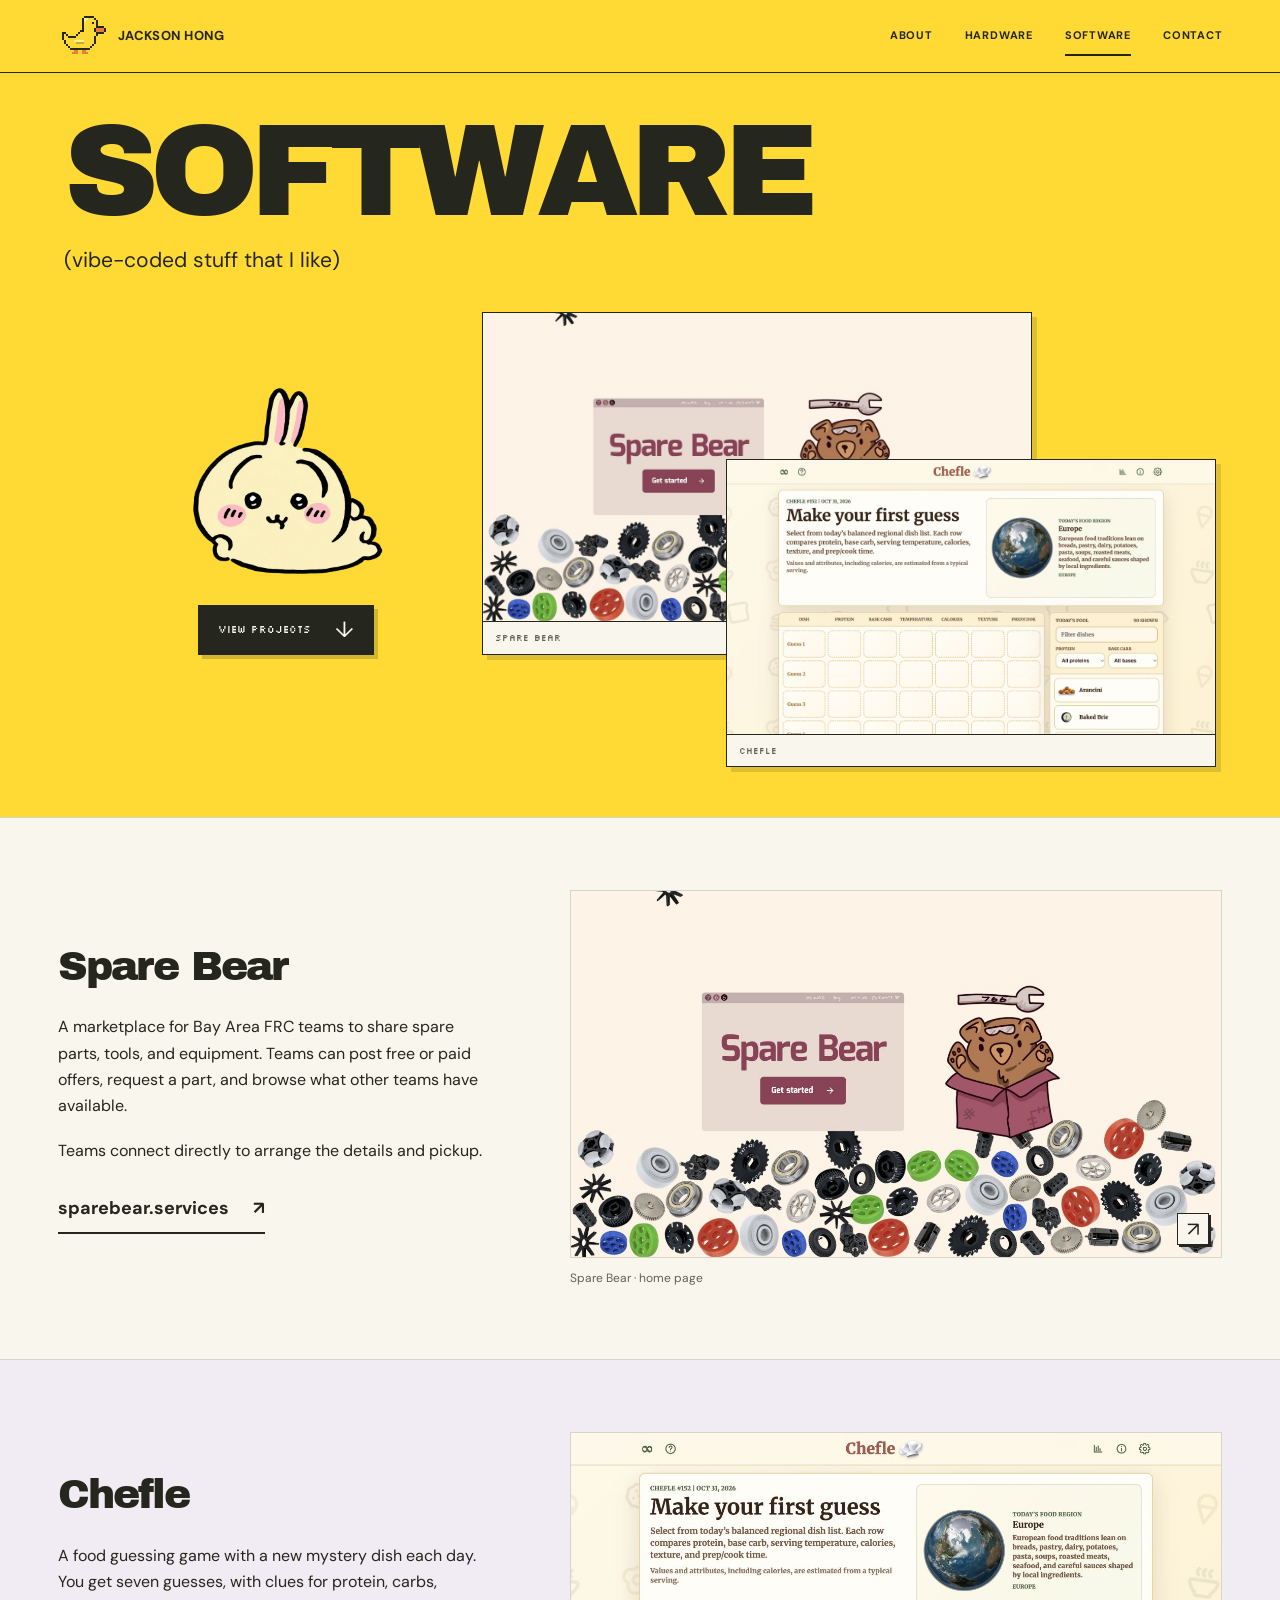
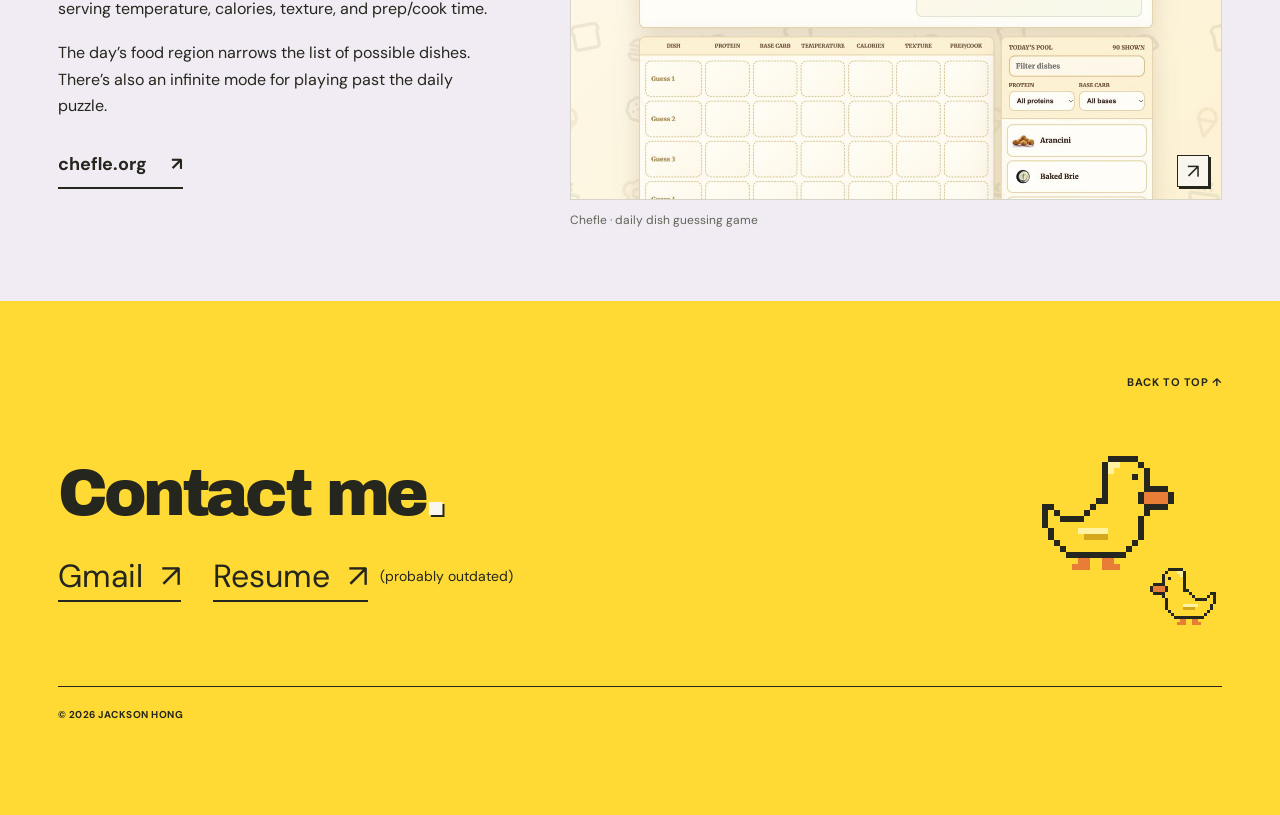
==== commit 073e4d44: "Add vibe-coded subtitle to Software page" ====
--- a/software.html
+++ b/software.html
@@ -26,6 +26,7 @@
 <main>
   <section class="workshop-hero software-hero" id="top" data-section aria-labelledby="hero-title">
     <h1 id="hero-title">SOFTWARE</h1>
+    <p class="software-subtitle">(vibe-coded stuff that I like)</p>
     <div class="workshop-stage">
       <div class="workshop-intro">
         <img class="hero-character" src="assets/hero-character.webp" width="640" height="640" alt="A small yellow character with pink cheeks and long ears" decoding="async">
--- a/software.css
+++ b/software.css
@@ -1,4 +1,10 @@
 /* Keep the software page on the portfolio's shared type, colors, and spacing. */
+.software-subtitle {
+  margin-top: 12px;
+  font-size: clamp(16px, 1.65vw, 22px);
+  line-height: 1.45;
+}
+
 .software-hero .workshop-stage {
   grid-template-columns: minmax(0, .65fr) minmax(0, 1.35fr);
   margin-top: 36px;
